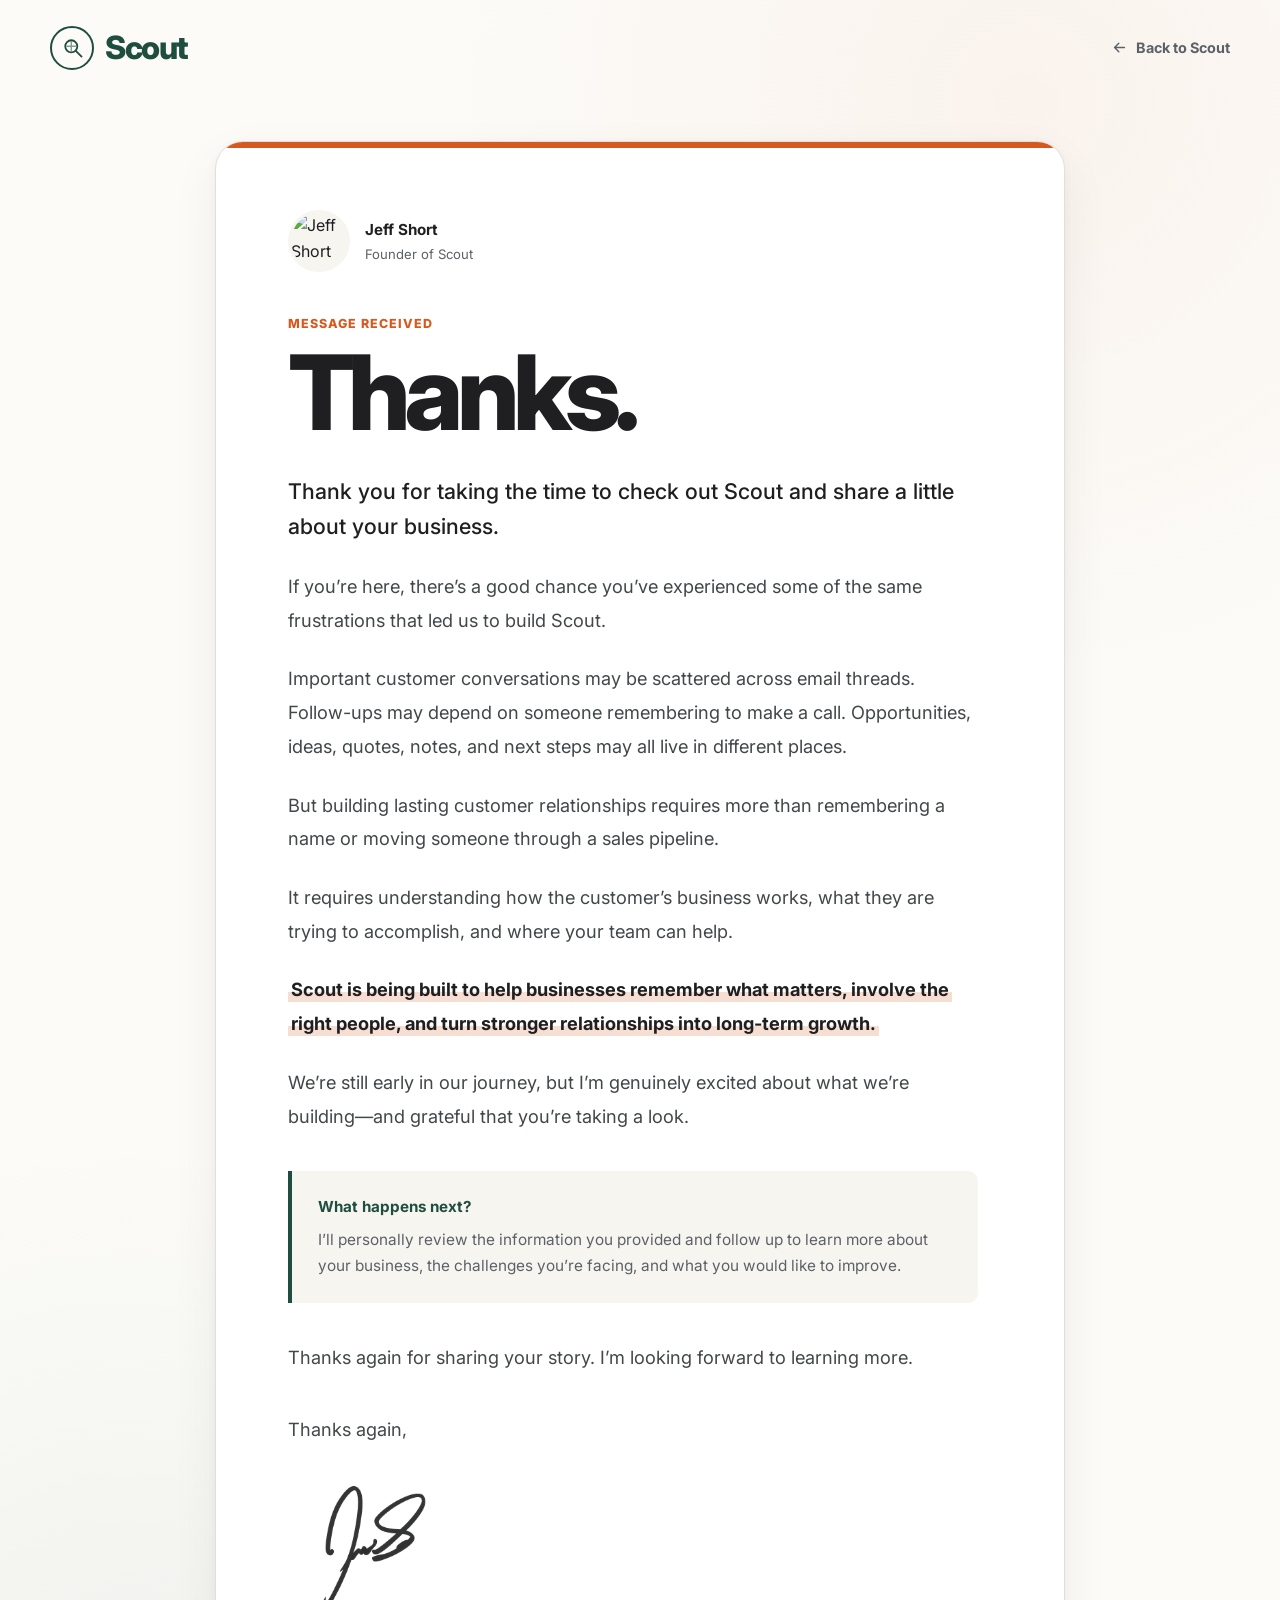
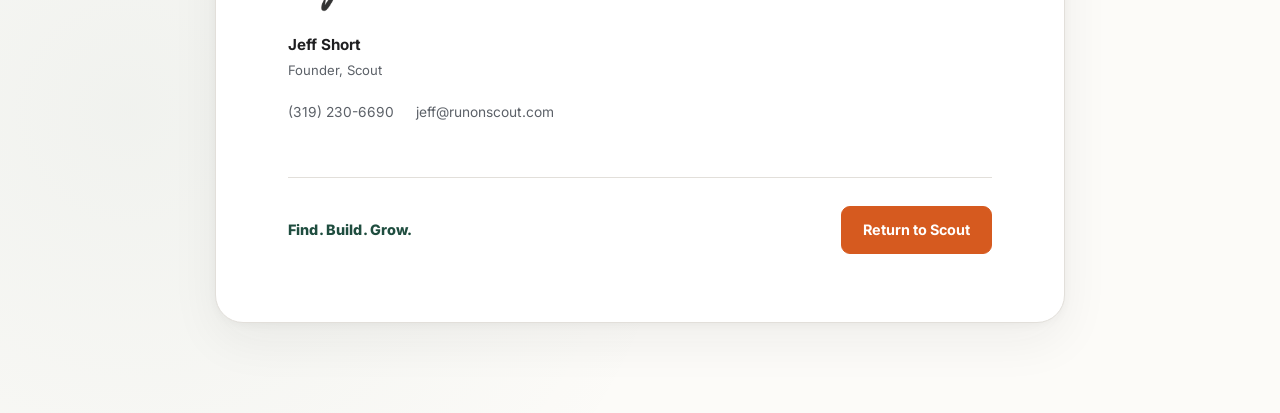
==== thank-you.html @ 8220980c "Create thank-you.html" ====
<!DOCTYPE html>
<html lang="en">
<head>
  <meta charset="UTF-8">

  <meta
    name="viewport"
    content="width=device-width, initial-scale=1.0"
  >

  <title>Thank You | Scout</title>

  <meta
    name="description"
    content="Thank you for reaching out to Scout. Jeff Short will personally review your information and follow up soon."
  >

  <link rel="preconnect" href="https://fonts.googleapis.com">
  <link rel="preconnect" href="https://fonts.gstatic.com" crossorigin>

  <link
    href="https://fonts.googleapis.com/css2?family=Caveat:wght@500;600;700&family=Inter:wght@400;500;600;700;800&display=swap"
    rel="stylesheet"
  >

  <style>
    :root {
      --scout-green: #1f4d3f;
      --pine-green: #2f6b53;
      --scout-orange: #d65a1f;
      --scout-orange-dark: #bd4814;

      --sand: #f7f5f0;
      --warm-white: #fcfbf8;
      --white: #ffffff;
      --stone: #e2dfda;

      --charcoal: #1f1f21;
      --graphite: #5c6168;
      --muted: #767a7e;

      --radius-sm: 10px;
      --radius-md: 18px;
      --radius-lg: 28px;

      --shadow-soft:
        0 18px 50px rgba(31, 31, 33, 0.06),
        0 2px 10px rgba(31, 31, 33, 0.04);

      --container: 1180px;
    }

    * {
      box-sizing: border-box;
    }

    html {
      scroll-behavior: smooth;
    }

    body {
      min-height: 100vh;
      margin: 0;
      background:
        radial-gradient(
          circle at 80% 5%,
          rgba(214, 90, 31, 0.05),
          transparent 27%
        ),
        radial-gradient(
          circle at 10% 85%,
          rgba(31, 77, 63, 0.05),
          transparent 28%
        ),
        var(--warm-white);
      color: var(--charcoal);
      font-family: "Inter", Arial, sans-serif;
      line-height: 1.6;
    }

    img {
      display: block;
      max-width: 100%;
    }

    a {
      color: inherit;
      text-decoration: none;
    }

    .site-header {
      padding: 22px 0;
    }

    .header-inner {
      width: min(calc(100% - 40px), var(--container));
      margin: 0 auto;
      display: flex;
      align-items: center;
      justify-content: space-between;
    }

    .logo {
      display: inline-flex;
      align-items: center;
      gap: 11px;
      color: var(--scout-green);
      font-size: 2rem;
      font-weight: 800;
      letter-spacing: -0.045em;
    }

    .logo-mark {
      display: inline-flex;
      width: 44px;
      height: 44px;
      align-items: center;
      justify-content: center;
      border: 2px solid var(--scout-green);
      border-radius: 50%;
    }

    .logo-mark svg {
      width: 29px;
      height: 29px;
    }

    .back-link {
      display: inline-flex;
      align-items: center;
      gap: 8px;
      color: var(--graphite);
      font-size: 0.9rem;
      font-weight: 700;
      transition: color 160ms ease;
    }

    .back-link:hover {
      color: var(--scout-orange);
    }

    .thank-you-page {
      width: min(calc(100% - 40px), 850px);
      margin: 0 auto;
      padding: 46px 0 90px;
    }

    .thank-you-card {
      position: relative;
      overflow: hidden;
      padding: 68px 72px;
      border: 1px solid var(--stone);
      border-radius: var(--radius-lg);
      background: var(--white);
      box-shadow: var(--shadow-soft);
    }

    .thank-you-card::before {
      position: absolute;
      top: 0;
      right: 0;
      left: 0;
      height: 6px;
      background: var(--scout-orange);
      content: "";
    }

    .founder {
      display: flex;
      align-items: center;
      gap: 15px;
      margin-bottom: 42px;
    }

    .founder-photo {
      width: 62px;
      height: 62px;
      overflow: hidden;
      flex: 0 0 auto;
      border: 3px solid var(--sand);
      border-radius: 50%;
      background: var(--sand);
    }

    .founder-photo img {
      width: 100%;
      height: 100%;
      object-fit: cover;
    }

    .founder-details strong {
      display: block;
      color: var(--charcoal);
      font-size: 0.95rem;
    }

    .founder-details span {
      display: block;
      margin-top: 2px;
      color: var(--graphite);
      font-size: 0.82rem;
    }

    .eyebrow {
      margin: 0 0 12px;
      color: var(--scout-orange);
      font-size: 0.78rem;
      font-weight: 800;
      letter-spacing: 0.08em;
      text-transform: uppercase;
    }

    h1 {
      margin: 0 0 34px;
      color: var(--charcoal);
      font-size: clamp(3.6rem, 9vw, 6.5rem);
      font-weight: 800;
      line-height: 0.9;
      letter-spacing: -0.065em;
    }

    .message {
      max-width: 690px;
    }

    .message p {
      margin: 0 0 25px;
      color: #42474a;
      font-size: 1.14rem;
      line-height: 1.85;
    }

    .message .lead {
      color: var(--charcoal);
      font-size: 1.35rem;
      font-weight: 500;
      line-height: 1.65;
    }

    .highlight {
      padding: 0 3px 2px;
      color: var(--charcoal);
      font-weight: 700;
      background:
        linear-gradient(
          transparent 57%,
          rgba(214, 90, 31, 0.2) 57%
        );
      box-decoration-break: clone;
      -webkit-box-decoration-break: clone;
    }

    .next-step {
      margin: 38px 0;
      padding: 24px 26px;
      border-left: 4px solid var(--scout-green);
      border-radius: 0 var(--radius-sm) var(--radius-sm) 0;
      background: var(--sand);
    }

    .next-step strong {
      display: block;
      margin-bottom: 7px;
      color: var(--scout-green);
      font-size: 0.95rem;
    }

    .next-step p {
      margin: 0;
      color: var(--graphite);
      font-size: 0.96rem;
      line-height: 1.7;
    }

    .sign-off {
      margin-top: 38px;
    }

    .sign-off p {
      margin-bottom: 4px;
    }

    .signature-image {
      width: 175px;
      height: auto;
      margin: 8px 0 4px;
      opacity: 0.88;
    }

    .signature-fallback {
      display: none;
      margin: 4px 0;
      color: var(--charcoal);
      font-family: "Caveat", cursive;
      font-size: 3.6rem;
      font-weight: 600;
      line-height: 1;
    }

    .signature-name {
      color: var(--charcoal);
      font-size: 0.95rem;
      font-weight: 700;
    }

    .signature-title {
      margin-top: 2px;
      color: var(--graphite);
      font-size: 0.82rem;
    }

    .contact-details {
      display: flex;
      flex-wrap: wrap;
      gap: 10px 22px;
      margin-top: 20px;
      color: var(--graphite);
      font-size: 0.86rem;
    }

    .contact-details a {
      transition: color 160ms ease;
    }

    .contact-details a:hover {
      color: var(--scout-orange);
    }

    .card-footer {
      display: flex;
      align-items: center;
      justify-content: space-between;
      gap: 24px;
      margin-top: 54px;
      padding-top: 28px;
      border-top: 1px solid var(--stone);
    }

    .tagline {
      color: var(--scout-green);
      font-size: 0.9rem;
      font-weight: 800;
      letter-spacing: 0.01em;
    }

    .home-button {
      display: inline-flex;
      min-height: 48px;
      align-items: center;
      justify-content: center;
      padding: 0 21px;
      border: 1px solid var(--scout-orange);
      border-radius: 9px;
      background: var(--scout-orange);
      color: var(--white);
      font-size: 0.9rem;
      font-weight: 700;
      transition:
        transform 160ms ease,
        background-color 160ms ease,
        border-color 160ms ease;
    }

    .home-button:hover {
      border-color: var(--scout-orange-dark);
      background: var(--scout-orange-dark);
      transform: translateY(-1px);
    }

    @media (max-width: 700px) {
      .header-inner {
        width: min(calc(100% - 28px), var(--container));
      }

      .logo {
        font-size: 1.65rem;
      }

      .logo-mark {
        width: 39px;
        height: 39px;
      }

      .back-link span {
        display: none;
      }

      .thank-you-page {
        width: min(calc(100% - 28px), 850px);
        padding: 28px 0 60px;
      }

      .thank-you-card {
        padding: 47px 27px;
        border-radius: var(--radius-md);
      }

      .founder {
        margin-bottom: 34px;
      }

      h1 {
        font-size: clamp(3.6rem, 20vw, 5.5rem);
      }

      .message p {
        font-size: 1.04rem;
        line-height: 1.75;
      }

      .message .lead {
        font-size: 1.2rem;
      }

      .card-footer {
        align-items: flex-start;
        flex-direction: column;
      }

      .home-button {
        width: 100%;
      }
    }

    @media (max-width: 430px) {
      .founder-photo {
        width: 56px;
        height: 56px;
      }

      .contact-details {
        flex-direction: column;
        gap: 7px;
      }
    }
  </style>
</head>

<body>

  <header class="site-header">
    <div class="header-inner">

      <a
        class="logo"
        href="https://runonscout.com"
        aria-label="Scout homepage"
      >
        <span class="logo-mark" aria-hidden="true">
          <svg
            viewBox="0 0 48 48"
            fill="none"
            xmlns="http://www.w3.org/2000/svg"
          >
            <circle
              cx="22"
              cy="22"
              r="10"
              stroke="currentColor"
              stroke-width="3"
            />

            <path
              d="M29.5 29.5L39 39"
              stroke="currentColor"
              stroke-width="3"
              stroke-linecap="round"
            />

            <path
              d="M22 15V29M15 22H29"
              stroke="currentColor"
              stroke-width="2.3"
              stroke-linecap="round"
              opacity=".55"
            />
          </svg>
        </span>

        Scout
      </a>

      <a class="back-link" href="https://runonscout.com">
        <svg
          width="17"
          height="17"
          viewBox="0 0 24 24"
          fill="none"
          xmlns="http://www.w3.org/2000/svg"
          aria-hidden="true"
        >
          <path
            d="M19 12H5M11 18L5 12L11 6"
            stroke="currentColor"
            stroke-width="2"
            stroke-linecap="round"
            stroke-linejoin="round"
          />
        </svg>

        <span>Back to Scout</span>
      </a>

    </div>
  </header>

  <main class="thank-you-page">

    <article class="thank-you-card">

      <div class="founder">

        <div class="founder-photo">
          <!-- Replace this filename with your actual profile photo -->
          <img
            src="jeff-short.jpg"
            alt="Jeff Short"
          >
        </div>

        <div class="founder-details">
          <strong>Jeff Short</strong>
          <span>Founder of Scout</span>
        </div>

      </div>

      <p class="eyebrow">Message Received</p>

      <h1>Thanks.</h1>

      <div class="message">

        <p class="lead">
          Thank you for taking the time to check out Scout and share a little about your business.
        </p>

        <p>
          If you’re here, there’s a good chance you’ve experienced some of the same frustrations that led us to build Scout.
        </p>

        <p>
          Important customer conversations may be scattered across email threads. Follow-ups may depend on someone remembering to make a call. Opportunities, ideas, quotes, notes, and next steps may all live in different places.
        </p>

        <p>
          But building lasting customer relationships requires more than remembering a name or moving someone through a sales pipeline.
        </p>

        <p>
          It requires understanding how the customer’s business works, what they are trying to accomplish, and where your team can help.
        </p>

        <p>
          <span class="highlight">
            Scout is being built to help businesses remember what matters, involve the right people, and turn stronger relationships into long-term growth.
          </span>
        </p>

        <p>
          We’re still early in our journey, but I’m genuinely excited about what we’re building—and grateful that you’re taking a look.
        </p>

        <div class="next-step">
          <strong>What happens next?</strong>

          <p>
            I’ll personally review the information you provided and follow up to learn more about your business, the challenges you’re facing, and what you would like to improve.
          </p>
        </div>

        <p>
          Thanks again for sharing your story. I’m looking forward to learning more.
        </p>

        <div class="sign-off">

          <p>Thanks again,</p>

          <img
            src="jssignature.png"
            alt="Jeff Short Signature"
            class="signature-image"
            onerror="this.style.display='none'; document.getElementById('signature-fallback').style.display='block';"
          >

          <div
            id="signature-fallback"
            class="signature-fallback"
          >
            Jeff Short
          </div>

          <div class="signature-name">Jeff Short</div>
          <div class="signature-title">Founder, Scout</div>

          <div class="contact-details">
            <a href="tel:+13192306690">
              (319) 230-6690
            </a>

            <a href="mailto:jeff@runonscout.com">
              jeff@runonscout.com
            </a>
          </div>

        </div>

      </div>

      <footer class="card-footer">

        <div class="tagline">
          Find. Build. Grow.
        </div>

        <a
          class="home-button"
          href="https://runonscout.com"
        >
          Return to Scout
        </a>

      </footer>

    </article>

  </main>

</body>
</html>
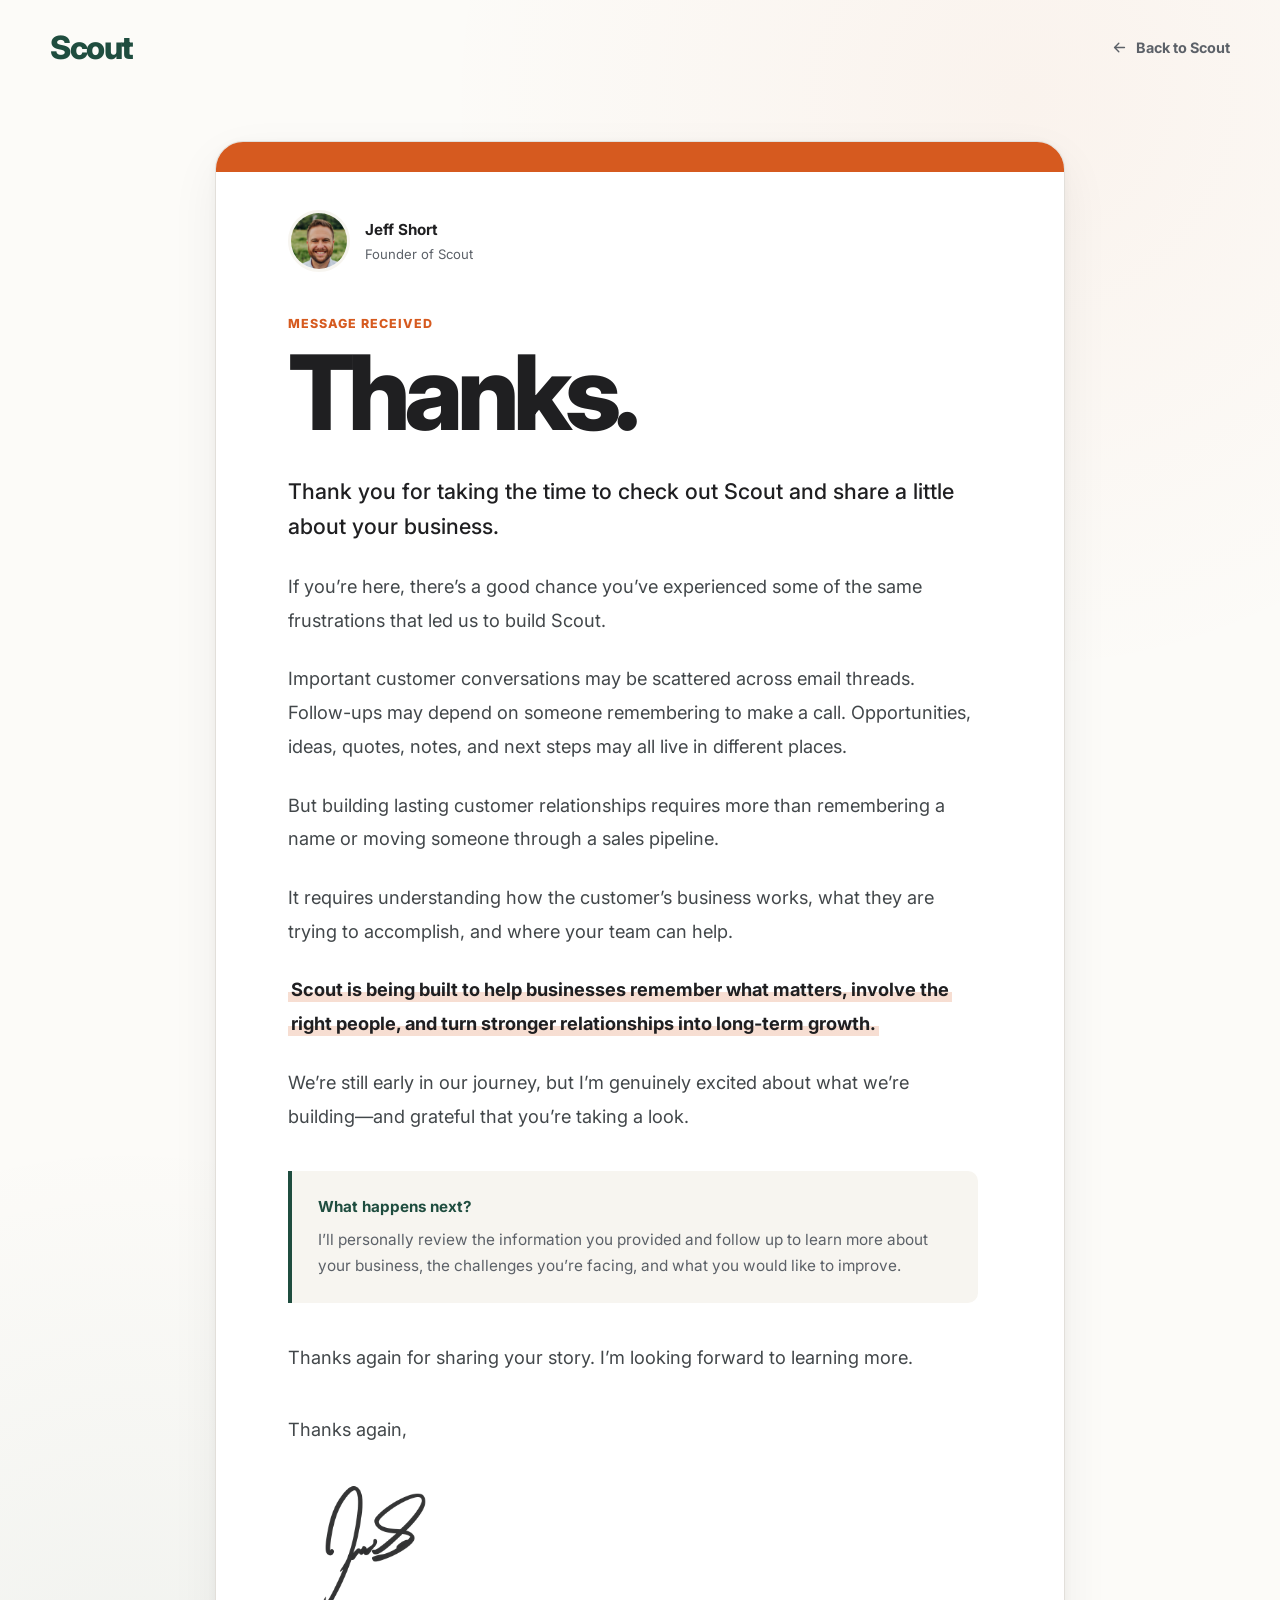
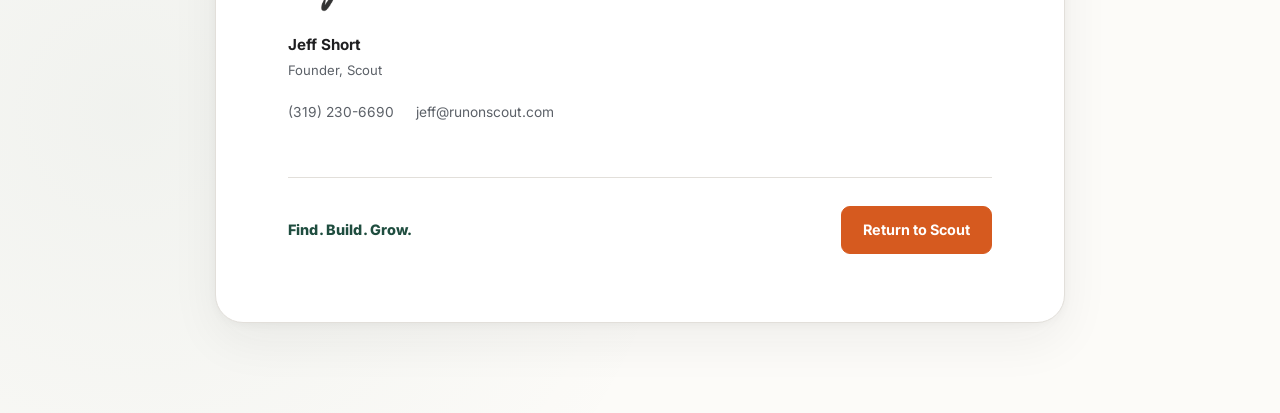
==== commit 503519fa: "Update thank-you.html" ====
--- a/thank-you.html
+++ b/thank-you.html
@@ -160,7 +160,7 @@
       top: 0;
       right: 0;
       left: 0;
-      height: 6px;
+      height: 30px;
       background: var(--scout-orange);
       content: "";
     }
@@ -446,36 +446,7 @@
         href="https://runonscout.com"
         aria-label="Scout homepage"
       >
-        <span class="logo-mark" aria-hidden="true">
-          <svg
-            viewBox="0 0 48 48"
-            fill="none"
-            xmlns="http://www.w3.org/2000/svg"
-          >
-            <circle
-              cx="22"
-              cy="22"
-              r="10"
-              stroke="currentColor"
-              stroke-width="3"
-            />
-
-            <path
-              d="M29.5 29.5L39 39"
-              stroke="currentColor"
-              stroke-width="3"
-              stroke-linecap="round"
-            />
-
-            <path
-              d="M22 15V29M15 22H29"
-              stroke="currentColor"
-              stroke-width="2.3"
-              stroke-linecap="round"
-              opacity=".55"
-            />
-          </svg>
-        </span>
+       
 
         Scout
       </a>
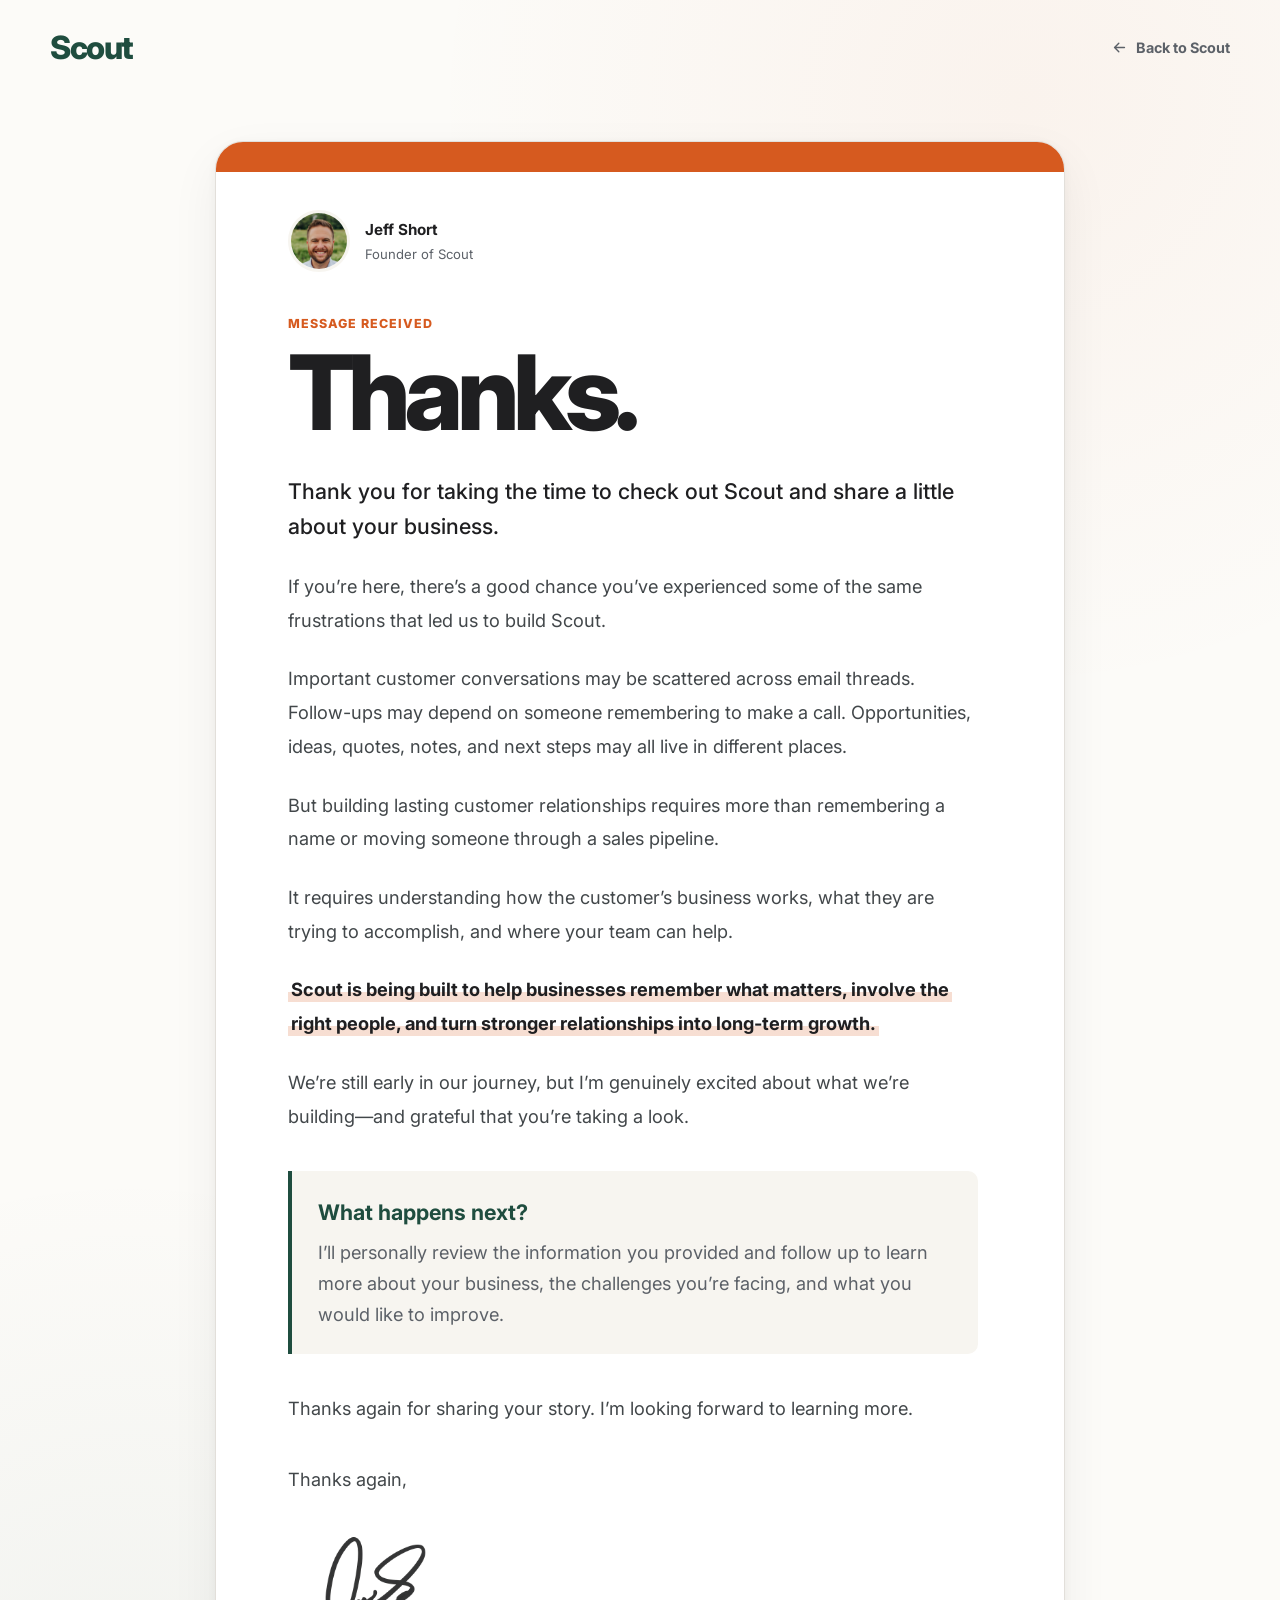
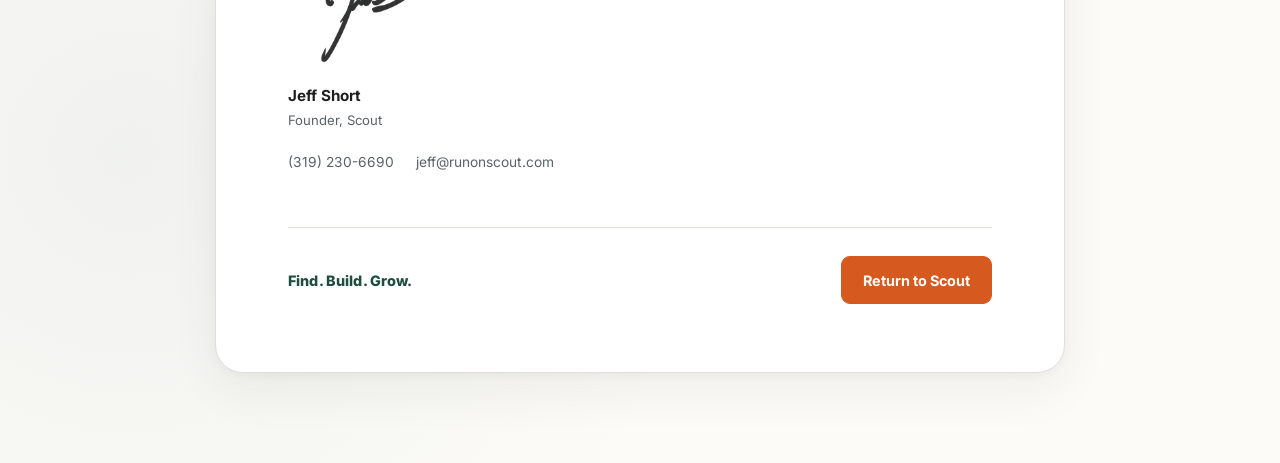
==== commit d74492a7: "Update thank-you.html" ====
--- a/thank-you.html
+++ b/thank-you.html
@@ -262,13 +262,13 @@
       display: block;
       margin-bottom: 7px;
       color: var(--scout-green);
-      font-size: 0.95rem;
+      font-size: 1.34rem;
     }
 
     .next-step p {
       margin: 0;
       color: var(--graphite);
-      font-size: 0.96rem;
+      font-size: 1.14rem;
       line-height: 1.7;
     }
 
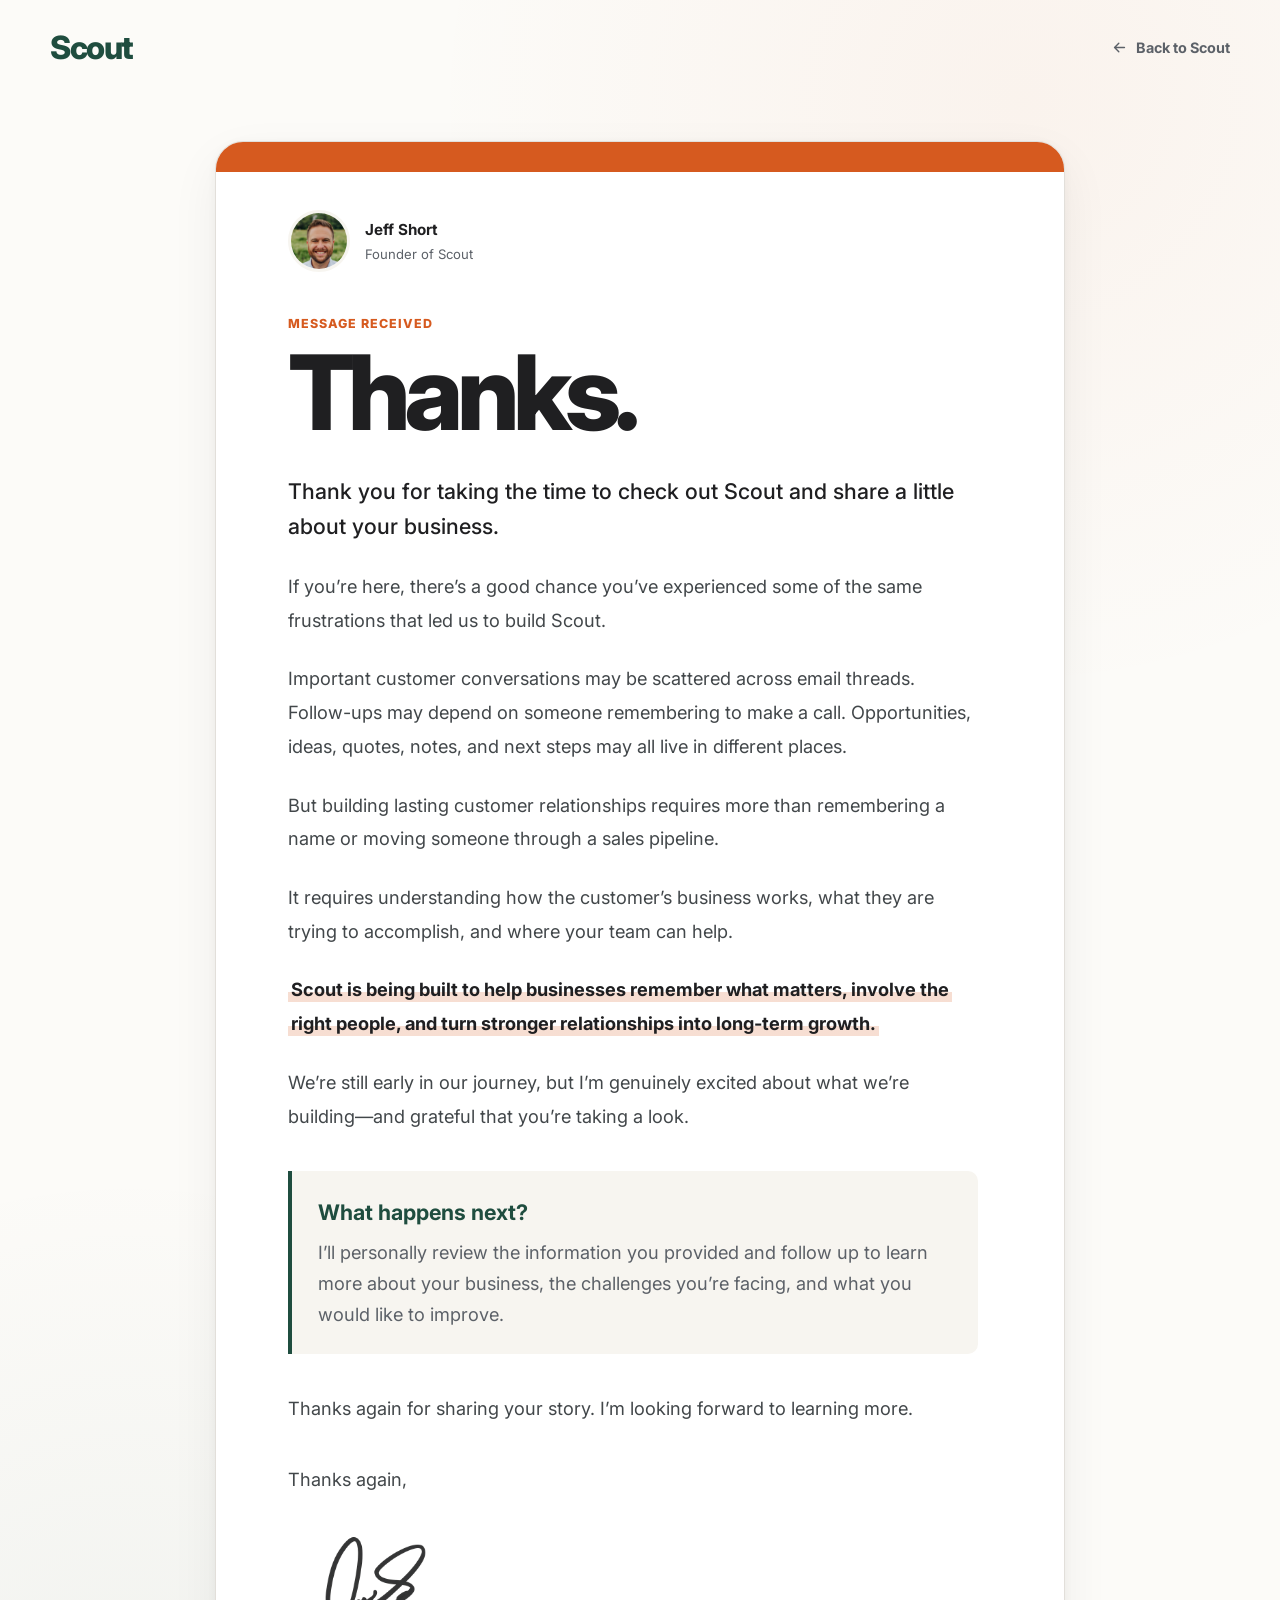
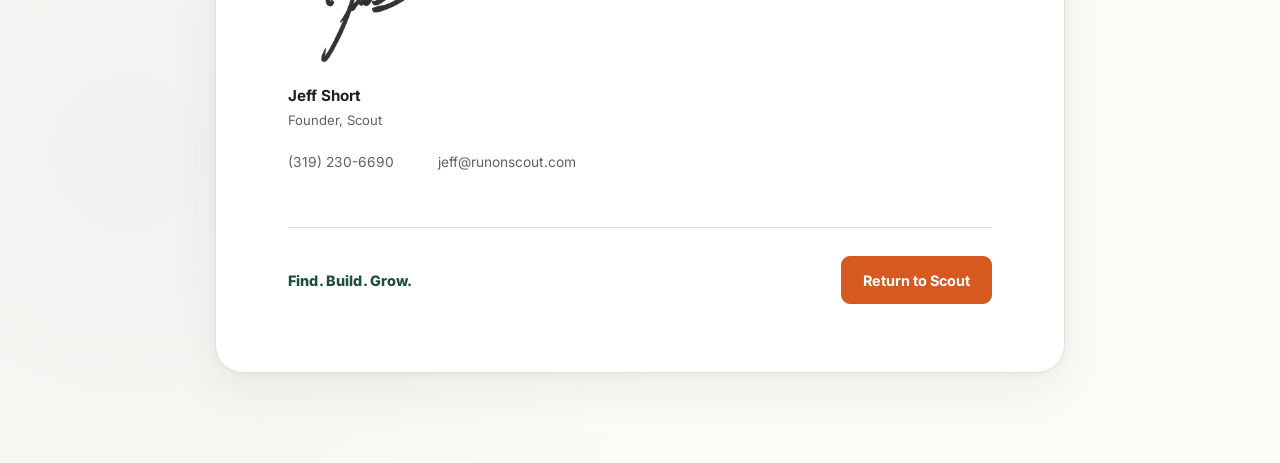
==== commit 38b60da3: "Update thank-you.html" ====
--- a/thank-you.html
+++ b/thank-you.html
@@ -569,7 +569,7 @@
             <a href="tel:+13192306690">
               (319) 230-6690
             </a>
-
+<br>
             <a href="mailto:jeff@runonscout.com">
               jeff@runonscout.com
             </a>
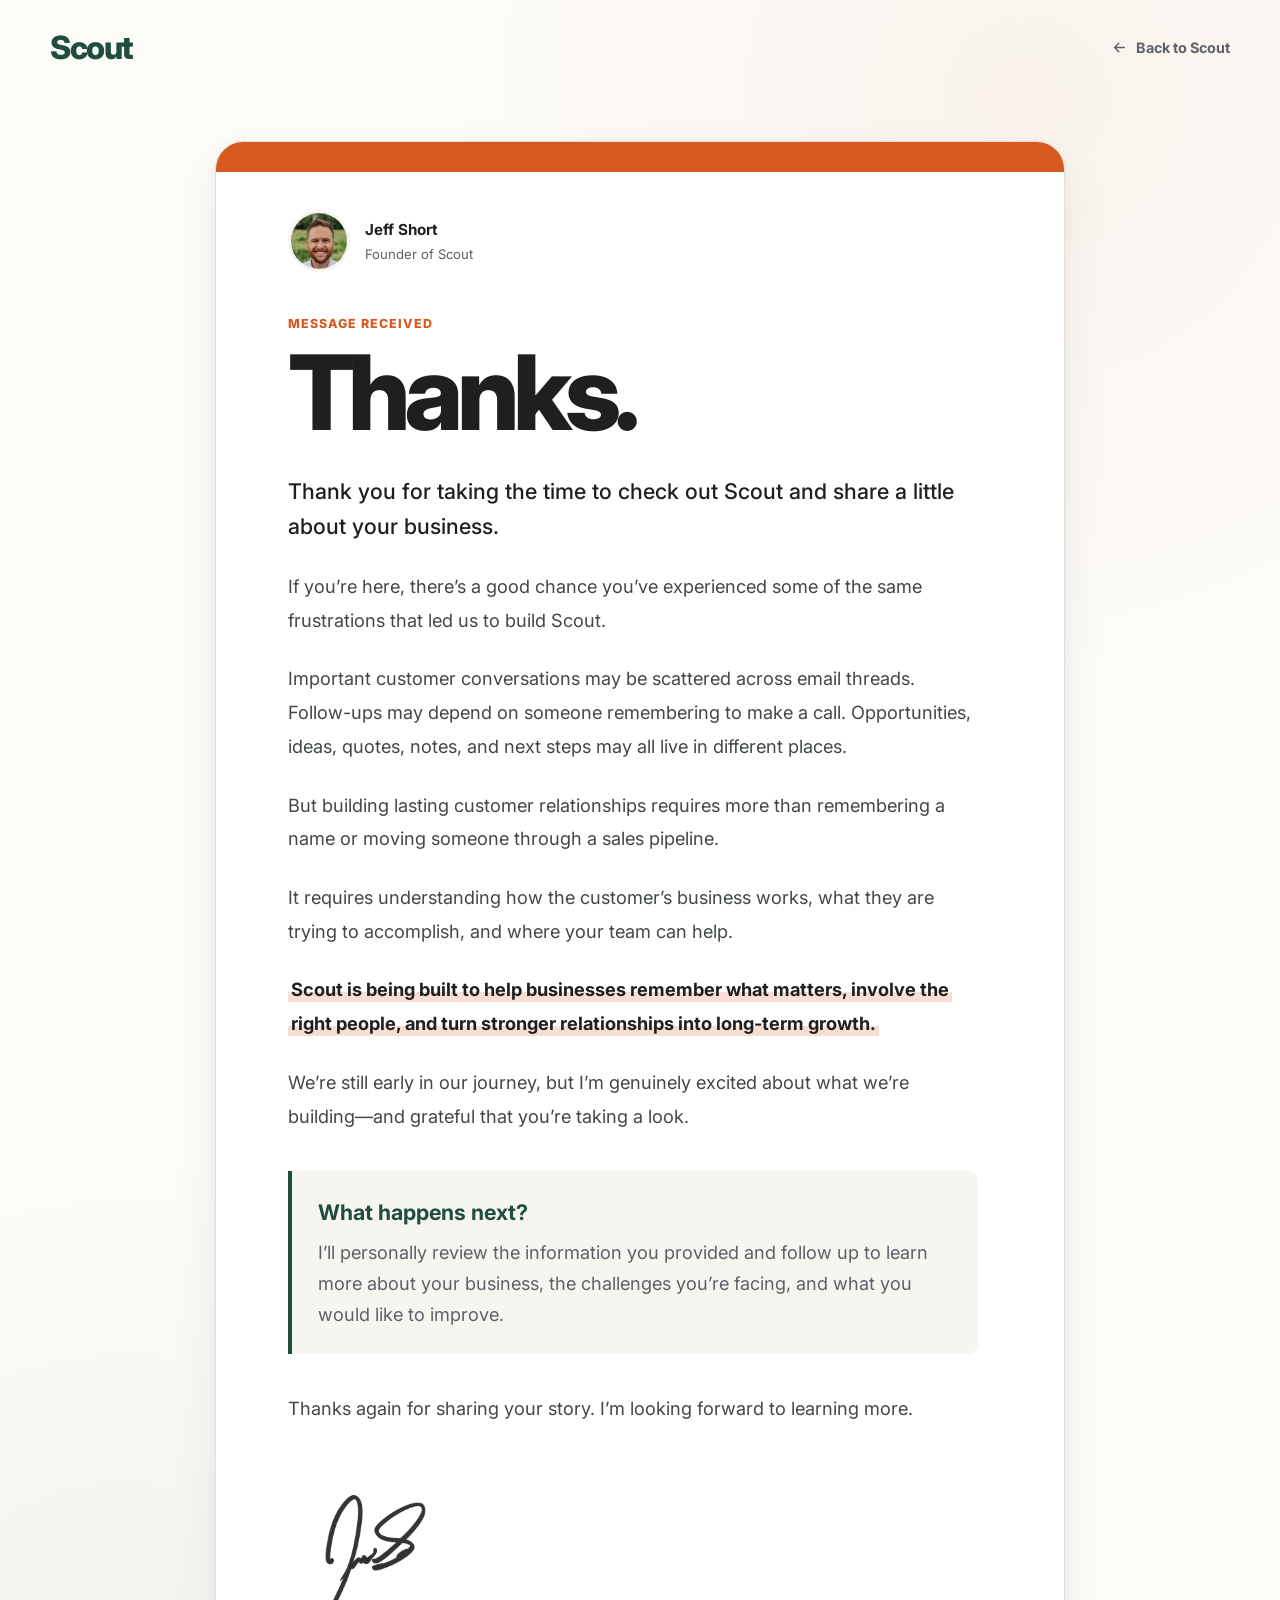
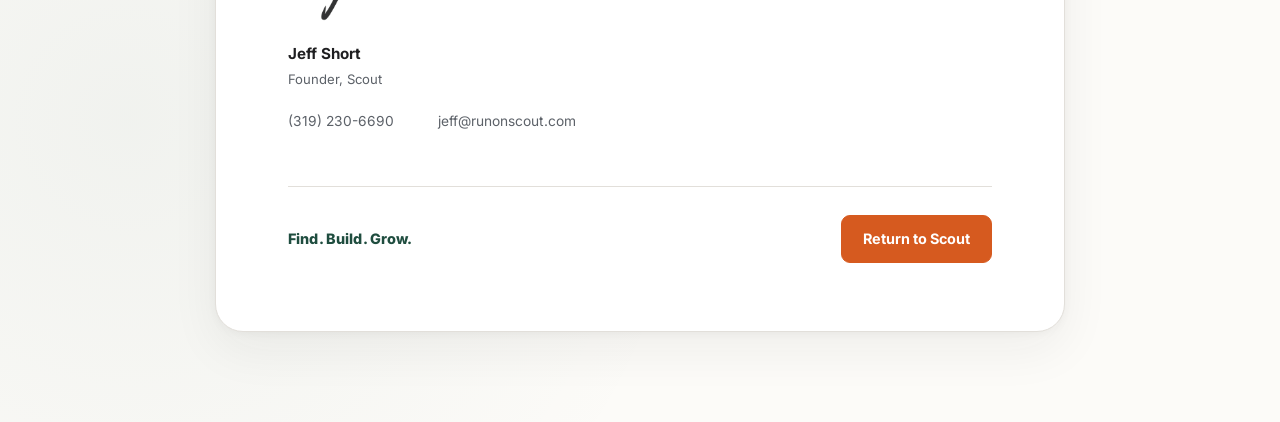
==== commit afbdeab6: "Update thank-you.html" ====
--- a/thank-you.html
+++ b/thank-you.html
@@ -546,8 +546,6 @@
 
         <div class="sign-off">
 
-          <p>Thanks again,</p>
-
           <img
             src="jssignature.png"
             alt="Jeff Short Signature"
